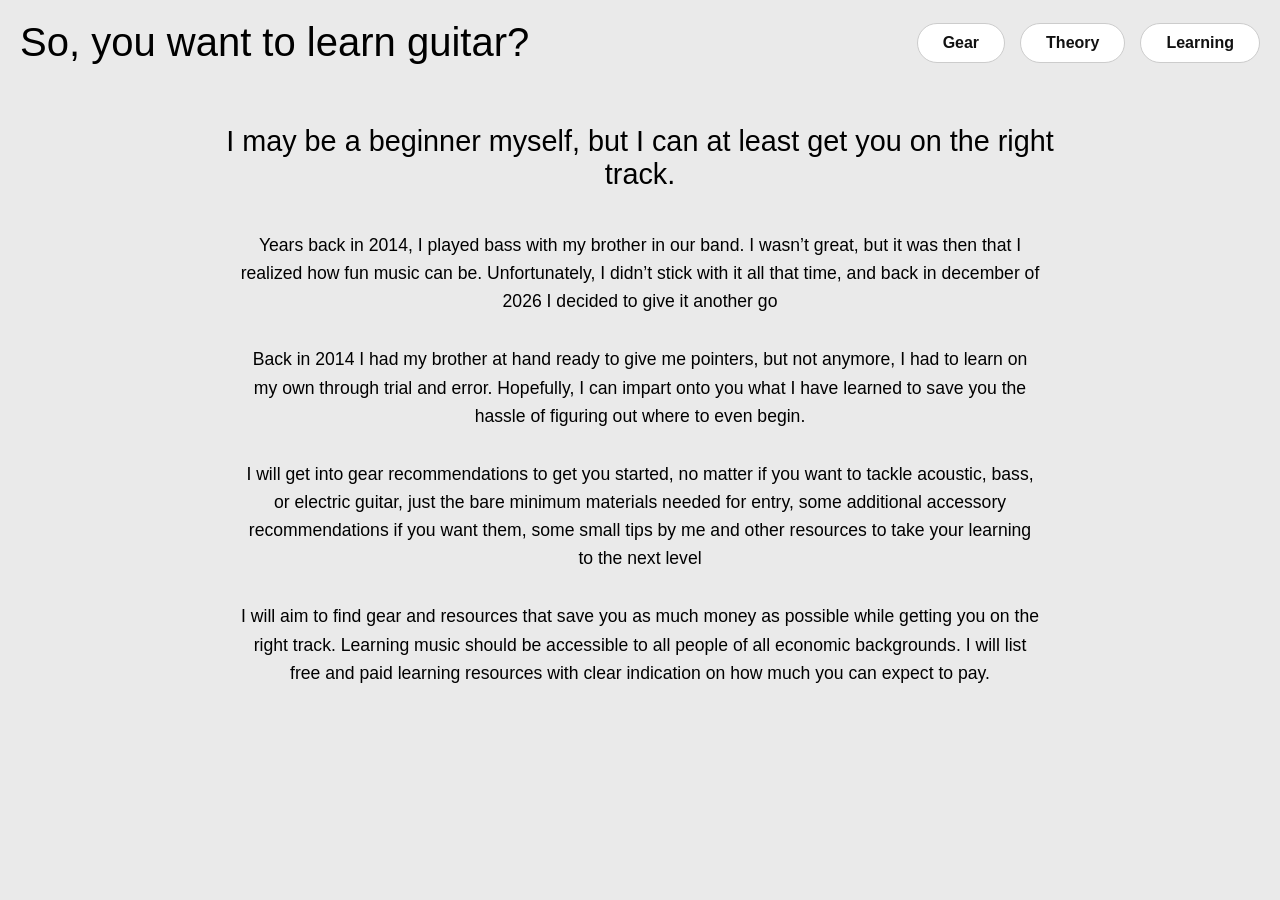
==== index.html @ 14fafb5c "updated comments" ====
<!DOCTYPE html>
<html lang="en">
<head>
    <meta charset="UTF-8">
    <meta name="viewport" content="width=device-width, initial-scale=1.0">
    <title>So, you want to learn guitar?</title>
    <style>
        body {
            /* Lighter gray for a high-contrast, accessible 4.5:1+ ratio */
            background-color: #eaeaea; 
            color: #000000;
            font-family: sans-serif;
            margin: 0;
            padding: 20px;
            box-sizing: border-box;
        }

        header {
            display: flex;
            justify-content: space-between;
            align-items: center;
            width: 100%;
        }

        h1 {
            font-size: 2.5rem;
            margin: 0;
            font-weight: normal;
        }

        nav ul {
            list-style: none;
            display: flex;
            gap: 15px;
            margin: 0;
            padding: 0;
        }

        nav .nav-btn {
            background-color: #ffffff;
            color: #111111; /* Darkened slightly for clear contrast against the white button */
            padding: 10px 25px;
            text-decoration: none;
            border-radius: 20px; 
            font-weight: bold;
            display: inline-block;
            border: 1px solid #cccccc; /* Gives clear definition to the buttons */
        }

        nav .nav-btn:focus {
            outline: 3px solid #0056b3; /* Visual focus indicator for keyboard users */
        }

        main {
            max-width: 900px;
            margin: 60px auto 0 auto;
            text-align: center; 
        }

        h2.subheading {
            font-size: 1.8rem;
            margin-bottom: 40px;
            font-weight: normal;
        }

        .content-p {
            font-size: 1.1rem;
            line-height: 1.6;
            margin-bottom: 30px;
            max-width: 800px;
            margin-left: auto;
            margin-right: auto;
        }
    </style>
</head>
<body>

    <header>
        <h1>So, you want to learn guitar?</h1>
        <nav aria-label="Main Navigation">
            <ul>
                <li><a href="#gear" class="nav-btn">Gear</a></li>
                <li><a href="#theory" class="nav-btn">Theory</a></li>
                <li><a href="#learning" class="nav-btn">Learning</a></li>
            </ul>
        </nav>
    </header>

    <main>
        
        <h2 class="subheading">I may be a beginner myself, but I can at least get you on the right track.</h2>

        <p class="content-p">
            Years back in 2014, I played bass with my brother in our band. I wasn’t great, but it was then that I realized how fun music can be. 
            Unfortunately, I didn’t stick with it all that time, and back in december of 2026 I decided to give it another go
        </p>

        <p class="content-p">
            Back in 2014 I had my brother at hand ready to give me pointers, but not anymore, I had to learn on my own through trial and 
            error. Hopefully, I can impart onto you what I have learned to save you the hassle of figuring out where to even begin.
        </p>

        <p class="content-p">
            I will get into gear recommendations to get you started, no matter if you want to tackle acoustic, bass, or electric guitar, just the 
            bare minimum materials needed for entry, some additional accessory recommendations if you want them, some small tips by 
            me and other resources to take your learning to the next level
        </p>

        <p class="content-p">
            I will aim to find gear and resources that save you as much money as possible while getting you on the right track. Learning 
            music should be accessible to all people of all economic backgrounds. I will list free and paid learning resources with clear 
            indication on how much you can expect to pay.
        </p>
    </main>

</body>
</html>
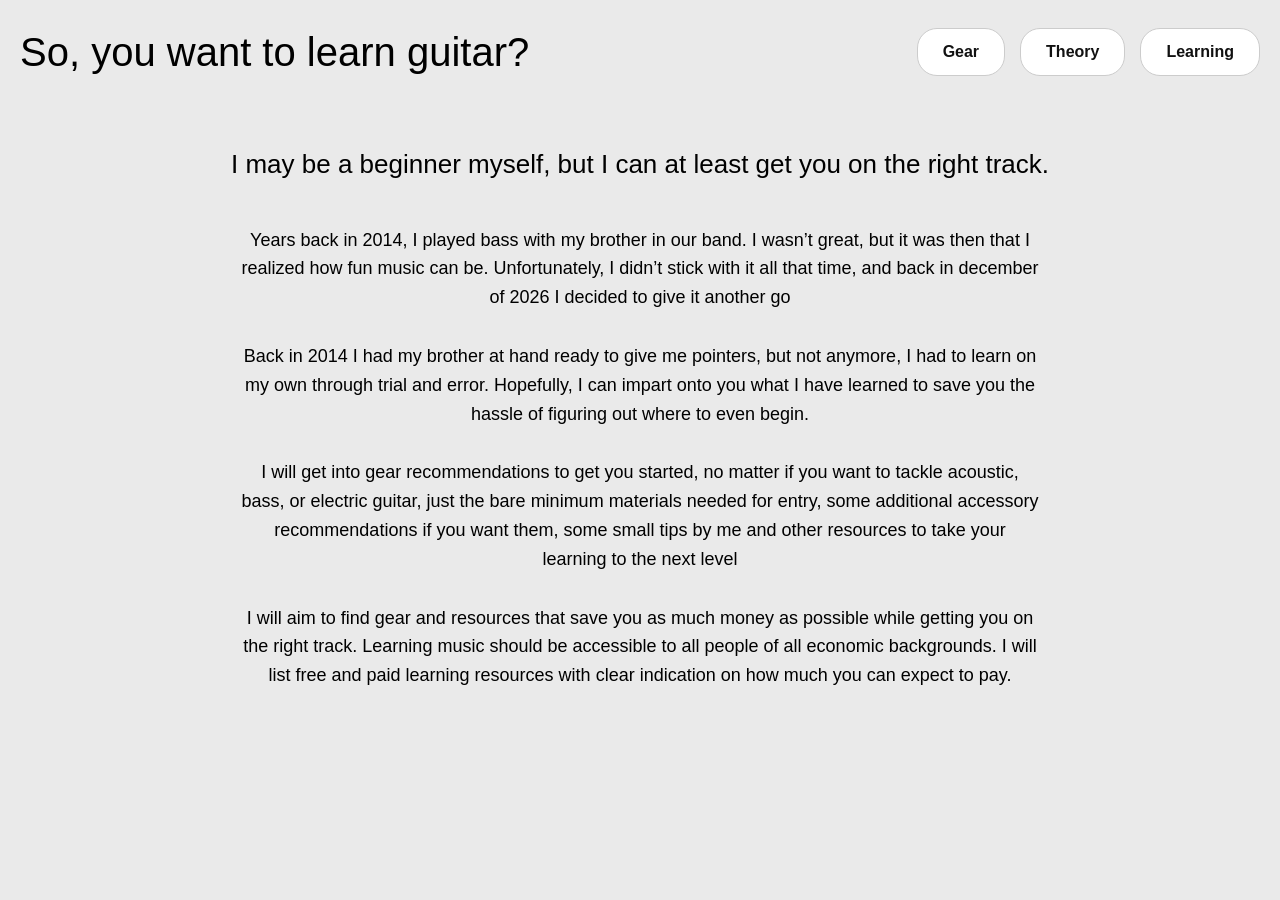
==== commit 19cec861: "compliance with audit checklist" ====
--- a/index.html
+++ b/index.html
@@ -4,114 +4,26 @@
     <meta charset="UTF-8">
     <meta name="viewport" content="width=device-width, initial-scale=1.0">
     <title>So, you want to learn guitar?</title>
-    <style>
-        body {
-            /* Lighter gray for a high-contrast, accessible 4.5:1+ ratio */
-            background-color: #eaeaea; 
-            color: #000000;
-            font-family: sans-serif;
-            margin: 0;
-            padding: 20px;
-            box-sizing: border-box;
-        }
-
-        header {
-            display: flex;
-            justify-content: space-between;
-            align-items: center;
-            width: 100%;
-        }
-
-        h1 {
-            font-size: 2.5rem;
-            margin: 0;
-            font-weight: normal;
-        }
-
-        nav ul {
-            list-style: none;
-            display: flex;
-            gap: 15px;
-            margin: 0;
-            padding: 0;
-        }
-
-        nav .nav-btn {
-            background-color: #ffffff;
-            color: #111111; /* Darkened slightly for clear contrast against the white button */
-            padding: 10px 25px;
-            text-decoration: none;
-            border-radius: 20px; 
-            font-weight: bold;
-            display: inline-block;
-            border: 1px solid #cccccc; /* Gives clear definition to the buttons */
-        }
-
-        nav .nav-btn:focus {
-            outline: 3px solid #0056b3; /* Visual focus indicator for keyboard users */
-        }
-
-        main {
-            max-width: 900px;
-            margin: 60px auto 0 auto;
-            text-align: center; 
-        }
-
-        h2.subheading {
-            font-size: 1.8rem;
-            margin-bottom: 40px;
-            font-weight: normal;
-        }
-
-        .content-p {
-            font-size: 1.1rem;
-            line-height: 1.6;
-            margin-bottom: 30px;
-            max-width: 800px;
-            margin-left: auto;
-            margin-right: auto;
-        }
-    </style>
+    <meta name="description" content="A beginner's introductory guide to learning acoustic, electric, and bass guitar with practical gear and resource tips.">
+    <link rel="stylesheet" href="style.css">
 </head>
 <body>
-
     <header>
-        <h1>So, you want to learn guitar?</h1>
+        <h1><a href="index.html">So, you want to learn guitar?</a></h1>
         <nav aria-label="Main Navigation">
             <ul>
-                <li><a href="#gear" class="nav-btn">Gear</a></li>
-                <li><a href="#theory" class="nav-btn">Theory</a></li>
-                <li><a href="#learning" class="nav-btn">Learning</a></li>
+                <li><a href="gear.html" class="nav-btn">Gear</a></li>
+                <li><a href="theory.html" class="nav-btn">Theory</a></li>
+                <li><a href="learning.html" class="nav-btn">Learning</a></li>
             </ul>
         </nav>
     </header>
-
     <main>
-        
         <h2 class="subheading">I may be a beginner myself, but I can at least get you on the right track.</h2>
-
-        <p class="content-p">
-            Years back in 2014, I played bass with my brother in our band. I wasn’t great, but it was then that I realized how fun music can be. 
-            Unfortunately, I didn’t stick with it all that time, and back in december of 2026 I decided to give it another go
-        </p>
-
-        <p class="content-p">
-            Back in 2014 I had my brother at hand ready to give me pointers, but not anymore, I had to learn on my own through trial and 
-            error. Hopefully, I can impart onto you what I have learned to save you the hassle of figuring out where to even begin.
-        </p>
-
-        <p class="content-p">
-            I will get into gear recommendations to get you started, no matter if you want to tackle acoustic, bass, or electric guitar, just the 
-            bare minimum materials needed for entry, some additional accessory recommendations if you want them, some small tips by 
-            me and other resources to take your learning to the next level
-        </p>
-
-        <p class="content-p">
-            I will aim to find gear and resources that save you as much money as possible while getting you on the right track. Learning 
-            music should be accessible to all people of all economic backgrounds. I will list free and paid learning resources with clear 
-            indication on how much you can expect to pay.
-        </p>
+        <p class="content-p">Years back in 2014, I played bass with my brother in our band. I wasn’t great, but it was then that I realized how fun music can be. Unfortunately, I didn’t stick with it all that time, and back in december of 2026 I decided to give it another go</p>
+        <p class="content-p">Back in 2014 I had my brother at hand ready to give me pointers, but not anymore, I had to learn on my own through trial and error. Hopefully, I can impart onto you what I have learned to save you the hassle of figuring out where to even begin.</p>
+        <p class="content-p">I will get into gear recommendations to get you started, no matter if you want to tackle acoustic, bass, or electric guitar, just the bare minimum materials needed for entry, some additional accessory recommendations if you want them, some small tips by me and other resources to take your learning to the next level</p>
+        <p class="content-p">I will aim to find gear and resources that save you as much money as possible while getting you on the right track. Learning music should be accessible to all people of all economic backgrounds. I will list free and paid learning resources with clear indication on how much you can expect to pay.</p>
     </main>
-
 </body>
 </html>
--- a/style.css
+++ b/style.css
@@ -0,0 +1,79 @@
+body {
+    background-color: #eaeaea; 
+    color: #000000;
+    font-family: sans-serif;
+    margin: 0;
+    padding: 20px;
+    box-sizing: border-box;
+    line-height: 1.6; /* Meets the "Line spacing at least 1.5" requirement */
+}
+
+header {
+    display: flex;
+    justify-content: space-between;
+    align-items: center;
+    width: 100%;
+}
+
+h1 {
+    font-size: 2.5rem;
+    margin: 0;
+    font-weight: normal;
+}
+
+h1 a {
+    color: #000000;
+    text-decoration: none;
+}
+
+h1 a:focus {
+    outline: 3px solid #0056b3;
+}
+
+nav ul {
+    list-style: none;
+    display: flex;
+    gap: 15px;
+    margin: 0;
+    padding: 0;
+}
+
+nav .nav-btn {
+    background-color: #ffffff;
+    color: #111111; 
+    padding: 10px 25px;
+    text-decoration: none;
+    border-radius: 20px; 
+    font-weight: bold;
+    display: inline-block;
+    border: 1px solid #cccccc; 
+}
+
+nav .nav-btn.active {
+    background-color: #dcdcdc;
+    border-color: #999999;
+}
+
+nav .nav-btn:focus {
+    outline: 3px solid #0056b3; 
+}
+
+main {
+    max-width: 900px;
+    margin: 60px auto 0 auto;
+    text-align: center; 
+}
+
+h2.subheading, h2.page-title {
+    font-size: 26px; /* Meets the "large text at least 24px" requirement */
+    margin-bottom: 40px;
+    font-weight: normal;
+}
+
+.content-p {
+    font-size: 18px; /* Meets the "body text at least 16px (ideally 18px)" requirement */
+    margin-bottom: 30px;
+    max-width: 800px;
+    margin-left: auto;
+    margin-right: auto;
+}
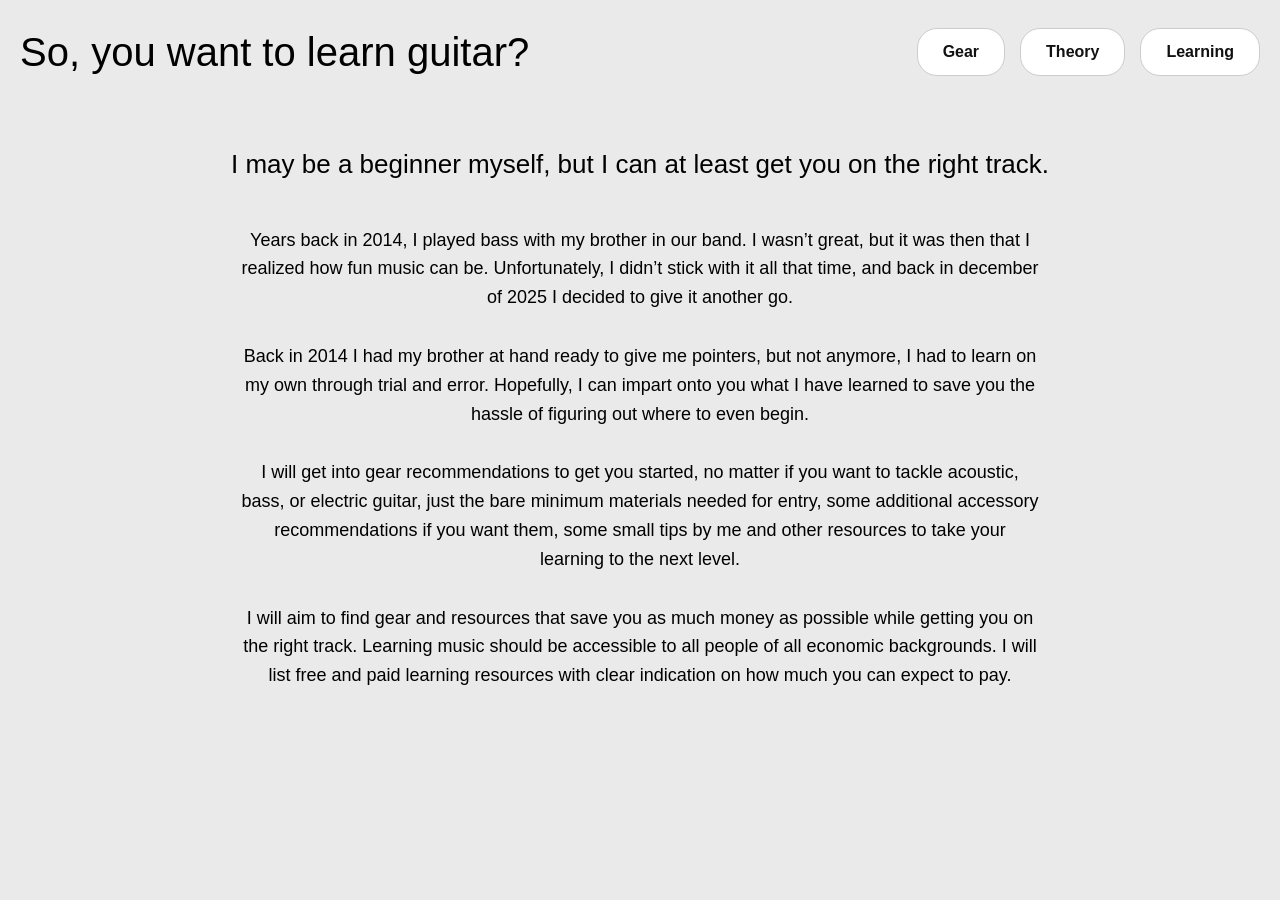
==== commit 9a70038c: "minor tweak to main introduction" ====
--- a/index.html
+++ b/index.html
@@ -20,9 +20,9 @@
     </header>
     <main>
         <h2 class="subheading">I may be a beginner myself, but I can at least get you on the right track.</h2>
-        <p class="content-p">Years back in 2014, I played bass with my brother in our band. I wasn’t great, but it was then that I realized how fun music can be. Unfortunately, I didn’t stick with it all that time, and back in december of 2026 I decided to give it another go</p>
+        <p class="content-p">Years back in 2014, I played bass with my brother in our band. I wasn’t great, but it was then that I realized how fun music can be. Unfortunately, I didn’t stick with it all that time, and back in december of 2025 I decided to give it another go.</p>
         <p class="content-p">Back in 2014 I had my brother at hand ready to give me pointers, but not anymore, I had to learn on my own through trial and error. Hopefully, I can impart onto you what I have learned to save you the hassle of figuring out where to even begin.</p>
-        <p class="content-p">I will get into gear recommendations to get you started, no matter if you want to tackle acoustic, bass, or electric guitar, just the bare minimum materials needed for entry, some additional accessory recommendations if you want them, some small tips by me and other resources to take your learning to the next level</p>
+        <p class="content-p">I will get into gear recommendations to get you started, no matter if you want to tackle acoustic, bass, or electric guitar, just the bare minimum materials needed for entry, some additional accessory recommendations if you want them, some small tips by me and other resources to take your learning to the next level.</p>
         <p class="content-p">I will aim to find gear and resources that save you as much money as possible while getting you on the right track. Learning music should be accessible to all people of all economic backgrounds. I will list free and paid learning resources with clear indication on how much you can expect to pay.</p>
     </main>
 </body>
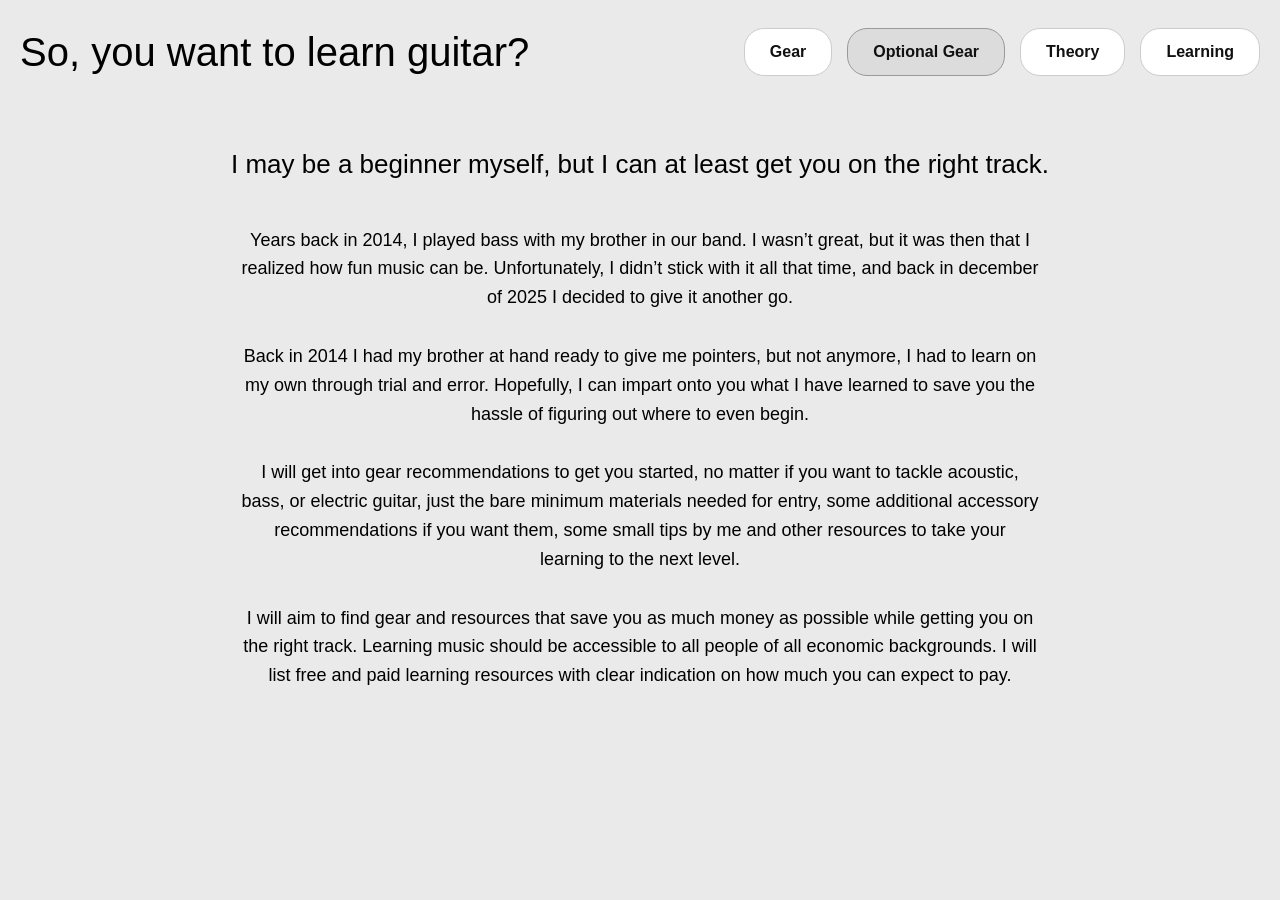
==== commit 660316bf: "new content page" ====
--- a/index.html
+++ b/index.html
@@ -13,6 +13,7 @@
         <nav aria-label="Main Navigation">
             <ul>
                 <li><a href="gear.html" class="nav-btn">Gear</a></li>
+                <li><a href="optional-gear.html" class="nav-btn active">Optional Gear</a></li>
                 <li><a href="theory.html" class="nav-btn">Theory</a></li>
                 <li><a href="learning.html" class="nav-btn">Learning</a></li>
             </ul>
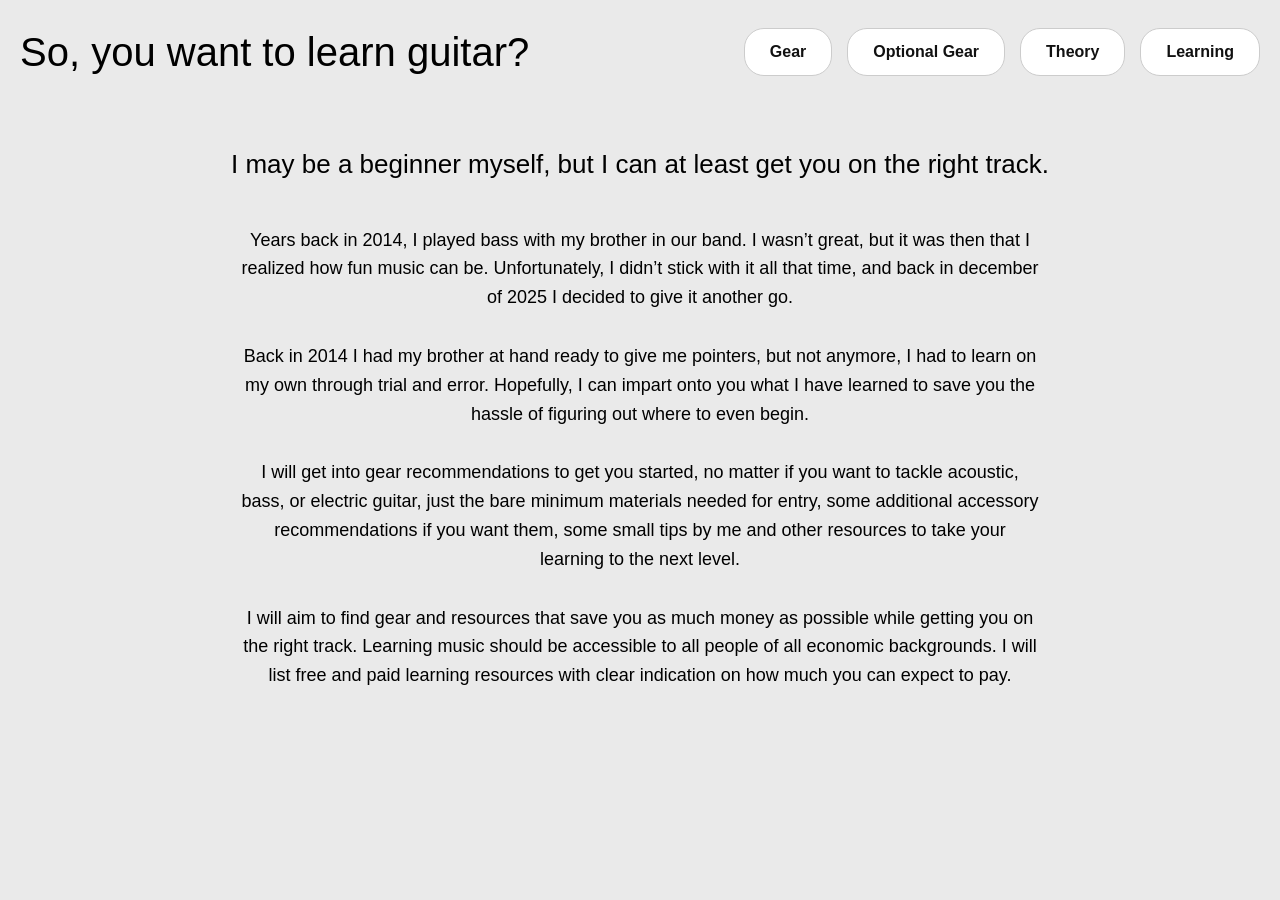
==== commit 6a21f310: "fix" ====
--- a/index.html
+++ b/index.html
@@ -13,7 +13,7 @@
         <nav aria-label="Main Navigation">
             <ul>
                 <li><a href="gear.html" class="nav-btn">Gear</a></li>
-                <li><a href="optional-gear.html" class="nav-btn active">Optional Gear</a></li>
+                <li><a href="optional-gear.html" class="nav-btn">Optional Gear</a></li>
                 <li><a href="theory.html" class="nav-btn">Theory</a></li>
                 <li><a href="learning.html" class="nav-btn">Learning</a></li>
             </ul>
